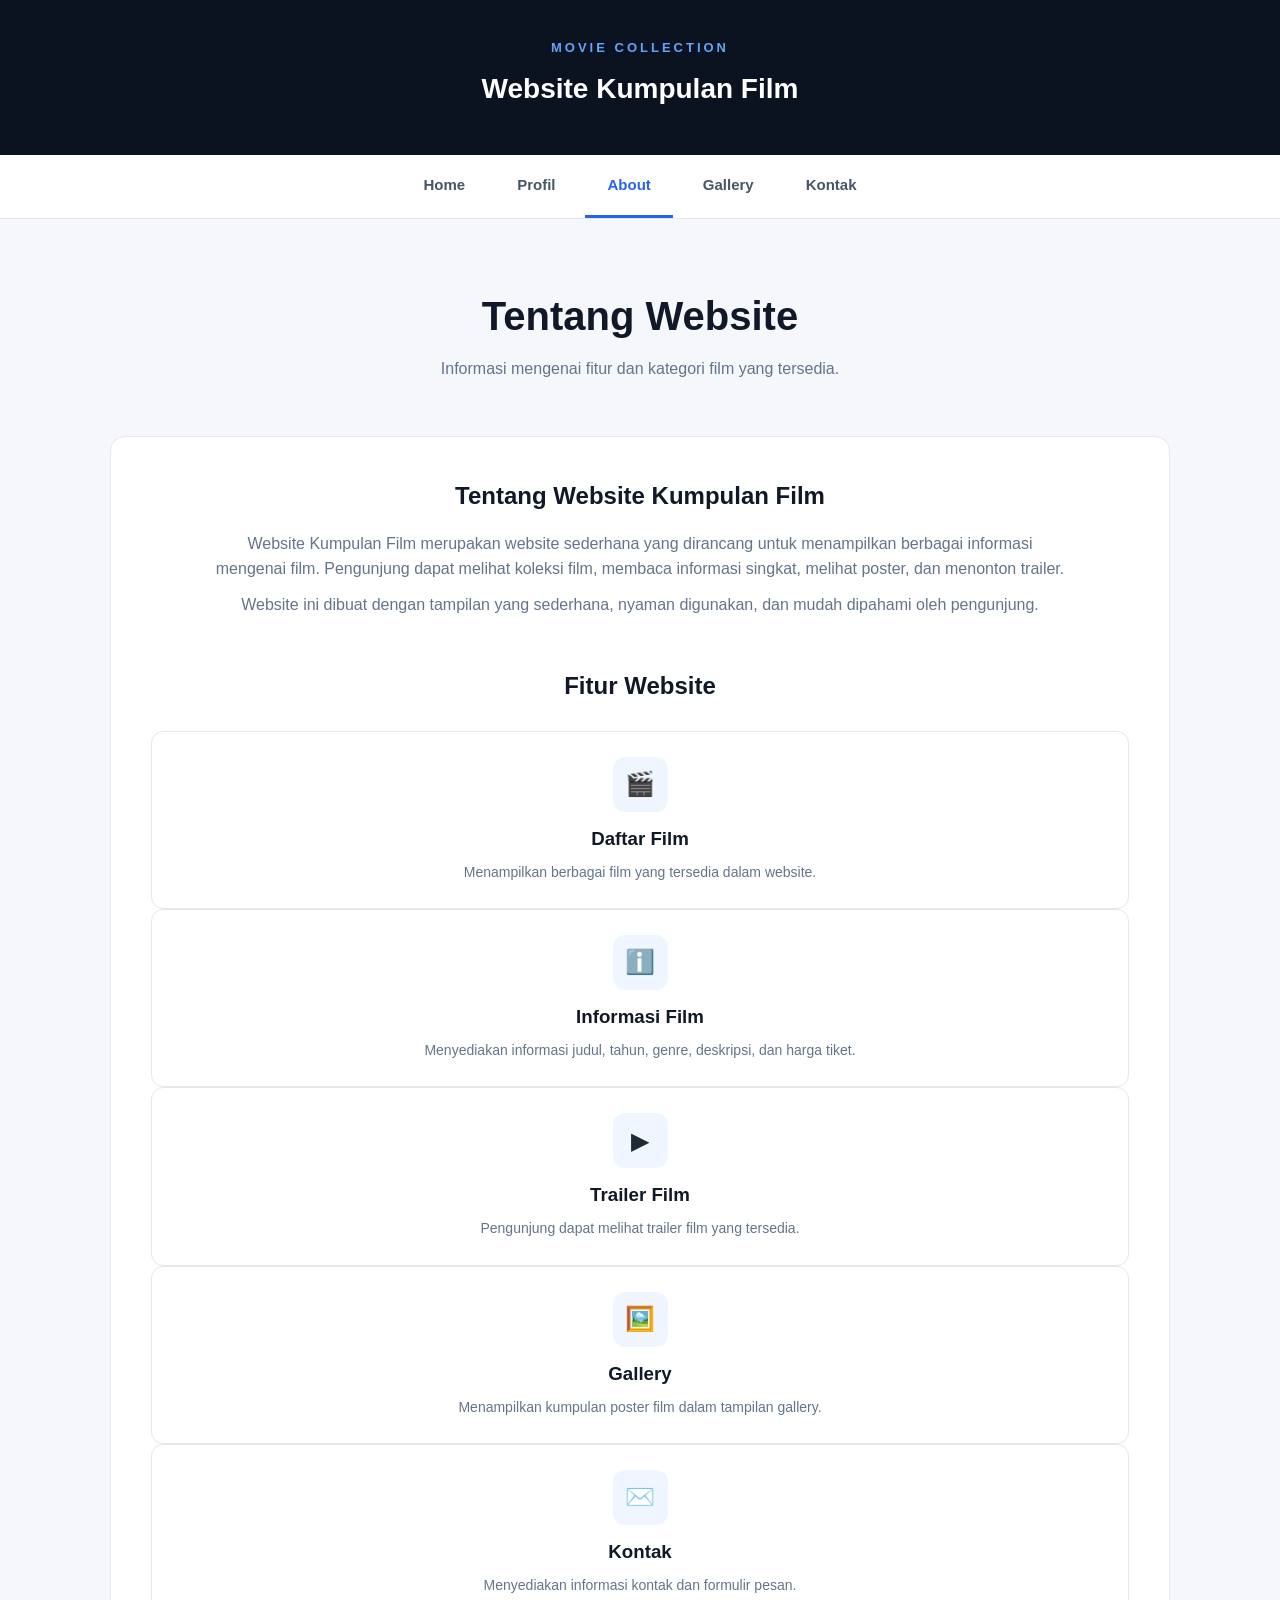
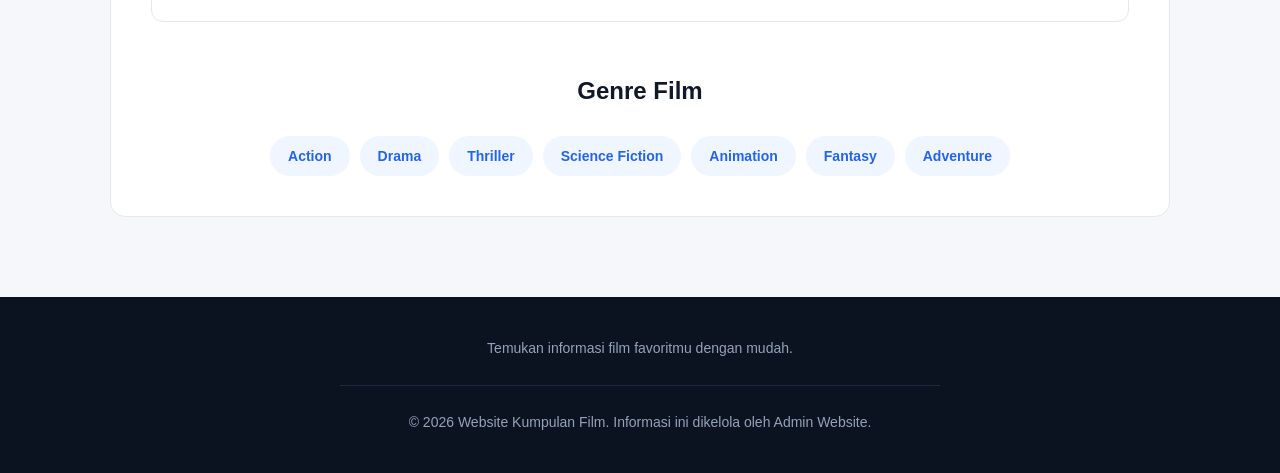
==== about.html @ f4d57dfd "Add files via upload" ====
<!DOCTYPE html>
<html>
<head>
    <title>About - Website Kumpulan Film</title>
    <link rel="stylesheet" href="style.css">
</head>
<body>
    <header class="header">
        <div class="header-content">
            <p class="logo-small">MOVIE COLLECTION</p>
            <h1>Website Kumpulan Film</h1>
        </div>
    </header>
    <nav class="navbar">
        <div class="nav-content">
            <a href="index.html">Home</a>
            <a href="profil.html">Profil</a>
            <a href="about.html" class="active">About</a>
            <a href="gallery.html">Gallery</a>
            <a href="kontak.html">Kontak</a>
        </div>
    </nav>
    <main class="page-container">
        <section class="page-header">
            <h2>Tentang Website</h2>
            <span>
                Informasi mengenai fitur dan kategori film yang tersedia.
            </span>
        </section>
        <section class="about-section">
            <div class="about-intro">
                <h2>Tentang Website Kumpulan Film</h2>
                <p>
                    Website Kumpulan Film merupakan website sederhana yang
                    dirancang untuk menampilkan berbagai informasi mengenai
                    film. Pengunjung dapat melihat koleksi film, membaca
                    informasi singkat, melihat poster, dan menonton trailer.
                </p>
                <p>
                    Website ini dibuat dengan tampilan yang sederhana,
                    nyaman digunakan, dan mudah dipahami oleh pengunjung.
                </p>
            </div>
            <h2 class="sub-title">Fitur Website</h2>
            <div class="feature-grid"></div>
                <div class="feature-box">
                    <div class="feature-icon">🎬</div>
                    <h3>Daftar Film</h3>
                    <p>
                        Menampilkan berbagai film yang tersedia
                        dalam website.
                    </p>
                </div>
                <div class="feature-box">
                    <div class="feature-icon">ℹ️</div>
                    <h3>Informasi Film</h3>
                    <p>
                        Menyediakan informasi judul, tahun, genre,
                        deskripsi, dan harga tiket.
                    </p>
                </div>
                <div class="feature-box">
                    <div class="feature-icon">▶</div>
                    <h3>Trailer Film</h3>
                    <p>
                        Pengunjung dapat melihat trailer film
                        yang tersedia.
                    </p>
                </div>
                <div class="feature-box">
                    <div class="feature-icon">🖼️</div>
                    <h3>Gallery</h3>
                    <p>
                        Menampilkan kumpulan poster film dalam
                        tampilan gallery.
                    </p>
                </div>
                <div class="feature-box">
                    <div class="feature-icon">✉️</div>
                    <h3>Kontak</h3>
                    <p>
                        Menyediakan informasi kontak dan
                        formulir pesan.
                    </p>
                </div>
            </div>
            <h2 class="sub-title">Genre Film</h2>
            <div class="genre-list">
                <span>Action</span>
                <span>Drama</span>
                <span>Thriller</span>
                <span>Science Fiction</span>
                <span>Animation</span>
                <span>Fantasy</span>
                <span>Adventure</span>
            </div>
        </section>
    </main>
    <footer class="footer">
        <p>
            Temukan informasi film favoritmu dengan mudah.
        </p>
        <hr>
        <p>
            &copy; 2026 Website Kumpulan Film.
            Informasi ini dikelola oleh Admin Website.
        </p>
    </footer>
</body>
</html>
---- style.css ----
/* =========================
   GLOBAL
========================= */

* {
    margin: 0;
    padding: 0;
    box-sizing: border-box;
}

html {
    scroll-behavior: smooth;
}

body {
    font-family: Arial, Helvetica, sans-serif;
    background: #f5f7fb;
    color: #1f2937;
    line-height: 1.6;
}

a {
    text-decoration: none;
}

img {
    max-width: 100%;
    display: block;
}


/* =========================
   HEADER
========================= */

.header {
    background: #0b1220;
    color: white;
    text-align: center;
    padding: 38px 20px;
}

.header-content {
    max-width: 1100px;
    margin: auto;
}

.logo-small {
    color: #60a5fa;
    font-size: 13px;
    font-weight: bold;
    letter-spacing: 3px;
    margin-bottom: 8px;
}

.header h1 {
    font-size: 28px;
    margin-bottom: 5px;
}

.header p:last-child {
    color: #cbd5e1;
}


/* =========================
   NAVBAR
========================= */

.navbar {
    background: white;
    border-bottom: 1px solid #e5e7eb;
    position: sticky;
    top: 0;
    z-index: 100;
}

.nav-content {
    max-width: 1100px;
    margin: auto;
    display: flex;
    justify-content: center;
    gap: 8px;
}

.nav-content a {
    color: #475569;
    padding: 18px 22px;
    font-size: 15px;
    font-weight: bold;
    transition: 0.3s;
}

.nav-content a:hover {
    color: #2563eb;
    background: #eff6ff;
}

.nav-content a.active {
    color: #2563eb;
    border-bottom: 3px solid #2563eb;
}


/* =========================
   HOME - HERO
========================= */

.hero {
    min-height: 480px;
    background:
        linear-gradient(90deg, #0b1220 0%, #172554 60%, #2563eb 100%);
    display: flex;
    align-items: center;
    padding: 70px 20px;
}

.hero-content {
    width: 1100px;
    max-width: 100%;
    margin: auto;
    color: white;
}

.hero-small {
    color: #93c5fd;
    font-size: 13px;
    font-weight: bold;
    letter-spacing: 3px;
    margin-bottom: 15px;
}

.hero h2 {
    font-size: 55px;
    line-height: 1.1;
    margin-bottom: 20px;
}

.hero-content > p:not(.hero-small) {
    color: #dbeafe;
    max-width: 550px;
    font-size: 17px;
    margin-bottom: 30px;
}

.button {
    display: inline-block;
    background: white;
    color: #1d4ed8;
    padding: 13px 24px;
    border-radius: 7px;
    font-weight: bold;
    transition: 0.3s;
}

.button:hover {
    background: #dbeafe;
    transform: translateY(-2px);
}


/* =========================
   HOME - FILM
========================= */

.film-section {
    max-width: 1100px;
    margin: auto;
    padding: 80px 20px;
}

.section-title {
    text-align: center;
    margin-bottom: 45px;
}

.section-title p {
    color: #2563eb;
    font-size: 12px;
    font-weight: bold;
    letter-spacing: 3px;
}

.section-title h2 {
    font-size: 34px;
    color: #111827;
    margin: 5px 0;
}

.section-title span {
    color: #64748b;
}


.film-grid {
    display: grid;
    grid-template-columns: repeat(2, 1fr);
    gap: 28px;
}


.film-card {
    background: white;
    border-radius: 12px;
    overflow: hidden;
    border: 1px solid #e5e7eb;
    box-shadow: 0 5px 18px rgba(15, 23, 42, 0.06);
    transition: 0.3s;
}

.film-card:hover {
    transform: translateY(-5px);
    box-shadow: 0 12px 25px rgba(15, 23, 42, 0.12);
}


.poster {
    height: 320px;
    position: relative;
    overflow: hidden;
    background: #111827;
}

.poster img {
    width: 100%;
    height: 100%;
    object-fit: cover;
    transition: 0.4s;
}

.film-card:hover .poster img {
    transform: scale(1.04);
}

.poster span {
    position: absolute;
    top: 15px;
    right: 15px;
    background: #2563eb;
    color: white;
    padding: 6px 12px;
    border-radius: 20px;
    font-size: 13px;
    font-weight: bold;
}


.film-info {
    padding: 23px;
}

.film-info h3 {
    color: #111827;
    font-size: 23px;
    margin-bottom: 5px;
}

.genre {
    color: #2563eb;
    font-size: 14px;
    font-weight: bold;
    margin-bottom: 12px;
}

.film-info > p:not(.genre) {
    color: #64748b;
    font-size: 14px;
    margin-bottom: 18px;
}


.price {
    border-top: 1px solid #e5e7eb;
    padding-top: 15px;
    margin-bottom: 15px;
}

.price span {
    color: #111827;
    font-size: 23px;
    font-weight: bold;
}

.price small {
    color: #94a3b8;
    margin-left: 8px;
}


details {
    border-top: 1px solid #e5e7eb;
    padding-top: 15px;
}

summary {
    color: #2563eb;
    font-weight: bold;
    cursor: pointer;
}

details video {
    width: 100%;
    margin-top: 15px;
    border-radius: 8px;
}


/* =========================
   PAGE CONTAINER
========================= */

.page-container {
    max-width: 1100px;
    margin: auto;
    padding: 60px 20px 80px;
}


/* =========================
   PAGE HEADER
========================= */

.page-header {
    text-align: center;
    margin-bottom: 55px;
}

.page-header p {
    color: #2563eb;
    font-size: 12px;
    font-weight: bold;
    letter-spacing: 3px;
}

.page-header h2 {
    font-size: 40px;
    color: #111827;
    margin: 5px 0 8px;
}

.page-header span {
    color: #64748b;
}


/* =========================
   PROFIL
========================= */

.profile-section {
    margin-top: 20px;
}

.profile-box {
    background: white;
    border-radius: 15px;
    padding: 40px;
    display: flex;
    gap: 30px;
    align-items: center;
    border: 1px solid #e5e7eb;
    box-shadow: 0 8px 25px rgba(15, 23, 42, 0.06);
    margin-bottom: 30px;
}

.profile-icon {
    min-width: 90px;
    height: 90px;
    background: #eff6ff;
    border-radius: 15px;
    display: flex;
    align-items: center;
    justify-content: center;
    font-size: 42px;
}

.label {
    color: #2563eb;
    font-size: 12px;
    font-weight: bold;
    letter-spacing: 2px;
    margin-bottom: 7px;
}

.profile-box h2 {
    font-size: 30px;
    color: #111827;
    margin-bottom: 12px;
}

.profile-box p:not(.label) {
    color: #64748b;
    margin-bottom: 10px;
}


.info-grid {
    display: grid;
    grid-template-columns: repeat(3, 1fr);
    gap: 20px;
}

.info-box {
    background: white;
    padding: 28px;
    border-radius: 12px;
    border: 1px solid #e5e7eb;
}

.info-box h3 {
    margin-bottom: 10px;
    color: #111827;
}

.info-box p {
    color: #64748b;
    font-size: 14px;
}


/* =========================
   ABOUT
========================= */

.about-section {
    background: white;
    padding: 40px;
    border-radius: 15px;
    border: 1px solid #e5e7eb;
}

.about-intro {
    max-width: 850px;
    margin: auto;
    text-align: center;
}

.about-intro h2 {
    color: #111827;
    margin-bottom: 15px;
}

.about-intro p {
    color: #64748b;
    margin-bottom: 10px;
}


.sub-title {
    text-align: center;
    color: #111827;
    margin: 50px 0 25px;
}


.feature-grid {
    display: grid;
    grid-template-columns: repeat(3, 1fr);
    gap: 20px;
}

.feature-box {
    border: 1px solid #e5e7eb;
    padding: 25px;
    border-radius: 12px;
    text-align: center;
    transition: 0.3s;
}

.feature-box:hover {
    border-color: #93c5fd;
    transform: translateY(-4px);
}

.feature-icon {
    width: 55px;
    height: 55px;
    background: #eff6ff;
    border-radius: 12px;
    display: flex;
    align-items: center;
    justify-content: center;
    margin: auto;
    font-size: 24px;
}

.feature-box h3 {
    margin: 12px 0 7px;
    color: #111827;
}

.feature-box p {
    color: #64748b;
    font-size: 14px;
}


.genre-list {
    display: flex;
    justify-content: center;
    flex-wrap: wrap;
    gap: 10px;
}

.genre-list span {
    background: #eff6ff;
    color: #2563eb;
    padding: 9px 18px;
    border-radius: 20px;
    font-size: 14px;
    font-weight: bold;
}


/* =========================
   GALLERY
========================= */

.gallery-section {
    margin-top: 20px;
}

.gallery-grid {
    display: grid;
    grid-template-columns: repeat(3, 1fr);
    gap: 25px;
}

.gallery-card {
    background: white;
    border-radius: 12px;
    overflow: hidden;
    border: 1px solid #e5e7eb;
    box-shadow: 0 5px 18px rgba(15, 23, 42, 0.06);
    transition: 0.3s;
}

.gallery-card:hover {
    transform: translateY(-5px);
    box-shadow: 0 12px 25px rgba(15, 23, 42, 0.12);
}

.gallery-card img {
    width: 100%;
    height: 390px;
    object-fit: cover;
}

.gallery-info {
    padding: 18px;
}

.gallery-info h3 {
    color: #111827;
    margin-bottom: 5px;
}

.gallery-info p {
    color: #64748b;
    font-size: 13px;
}


/* =========================
   KONTAK
========================= */

.contact-section {
    display: grid;
    grid-template-columns: 1fr 1fr;
    gap: 30px;
}


.contact-info,
.contact-form {
    background: white;
    padding: 35px;
    border-radius: 15px;
    border: 1px solid #e5e7eb;
    box-shadow: 0 8px 25px rgba(15, 23, 42, 0.05);
}

.contact-info h2,
.contact-form h2 {
    color: #111827;
    font-size: 28px;
    margin-bottom: 10px;
}

.contact-info > p:not(.label),
.contact-form > p {
    color: #64748b;
    margin-bottom: 25px;
}


.contact-item {
    display: flex;
    gap: 15px;
    align-items: flex-start;
    margin-top: 22px;
}

.contact-icon {
    min-width: 45px;
    height: 45px;
    background: #eff6ff;
    color: #2563eb;
    border-radius: 10px;
    display: flex;
    align-items: center;
    justify-content: center;
    font-size: 21px;
}

.contact-item h3 {
    color: #111827;
    font-size: 15px;
}

.contact-item a {
    color: #2563eb;
    font-size: 14px;
}

.contact-item p {
    color: #64748b;
    font-size: 14px;
}


.contact-form form {
    display: flex;
    flex-direction: column;
}

.contact-form label {
    color: #374151;
    font-size: 14px;
    font-weight: bold;
    margin-bottom: 6px;
    margin-top: 12px;
}

.contact-form input,
.contact-form textarea {
    width: 100%;
    border: 1px solid #d1d5db;
    border-radius: 7px;
    padding: 12px;
    font-family: Arial, Helvetica, sans-serif;
    font-size: 14px;
    outline: none;
}

.contact-form input:focus,
.contact-form textarea:focus {
    border-color: #2563eb;
}

.contact-form textarea {
    resize: vertical;
}

.contact-form button {
    margin-top: 20px;
    border: none;
    background: #2563eb;
    color: white;
    padding: 13px;
    border-radius: 7px;
    font-size: 15px;
    font-weight: bold;
    cursor: pointer;
    transition: 0.3s;
}

.contact-form button:hover {
    background: #1d4ed8;
}


/* =========================
   FOOTER
========================= */

.footer {
    background: #0b1220;
    color: white;
    text-align: center;
    padding: 40px 20px;
}

.footer h3 {
    margin-bottom: 8px;
}

.footer p {
    color: #94a3b8;
    font-size: 14px;
}

.footer hr {
    border: none;
    border-top: 1px solid #1e293b;
    margin: 25px auto;
    max-width: 600px;
}


/* =========================
   RESPONSIVE
========================= */

@media (max-width: 800px) {

    .nav-content {
        flex-wrap: wrap;
    }

    .nav-content a {
        padding: 14px 12px;
    }

    .hero h2 {
        font-size: 40px;
    }

    .film-grid {
        grid-template-columns: 1fr;
    }

    .info-grid {
        grid-template-columns: 1fr;
    }

    .feature-grid {
        grid-template-columns: repeat(2, 1fr);
    }

    .gallery-grid {
        grid-template-columns: repeat(2, 1fr);
    }

    .contact-section {
        grid-template-columns: 1fr;
    }
}


@media (max-width: 550px) {

    .header h1 {
        font-size: 22px;
    }

    .hero {
        min-height: 400px;
    }

    .hero h2 {
        font-size: 34px;
    }

    .page-header h2 {
        font-size: 32px;
    }

    .profile-box {
        flex-direction: column;
        text-align: center;
        padding: 30px 20px;
    }

    .about-section {
        padding: 25px 18px;
    }

    .feature-grid {
        grid-template-columns: 1fr;
    }

    .gallery-grid {
        grid-template-columns: 1fr;
    }

    .gallery-card img {
        height: 450px;
    }

    .contact-info,
    .contact-form {
        padding: 25px 20px;
    }
}
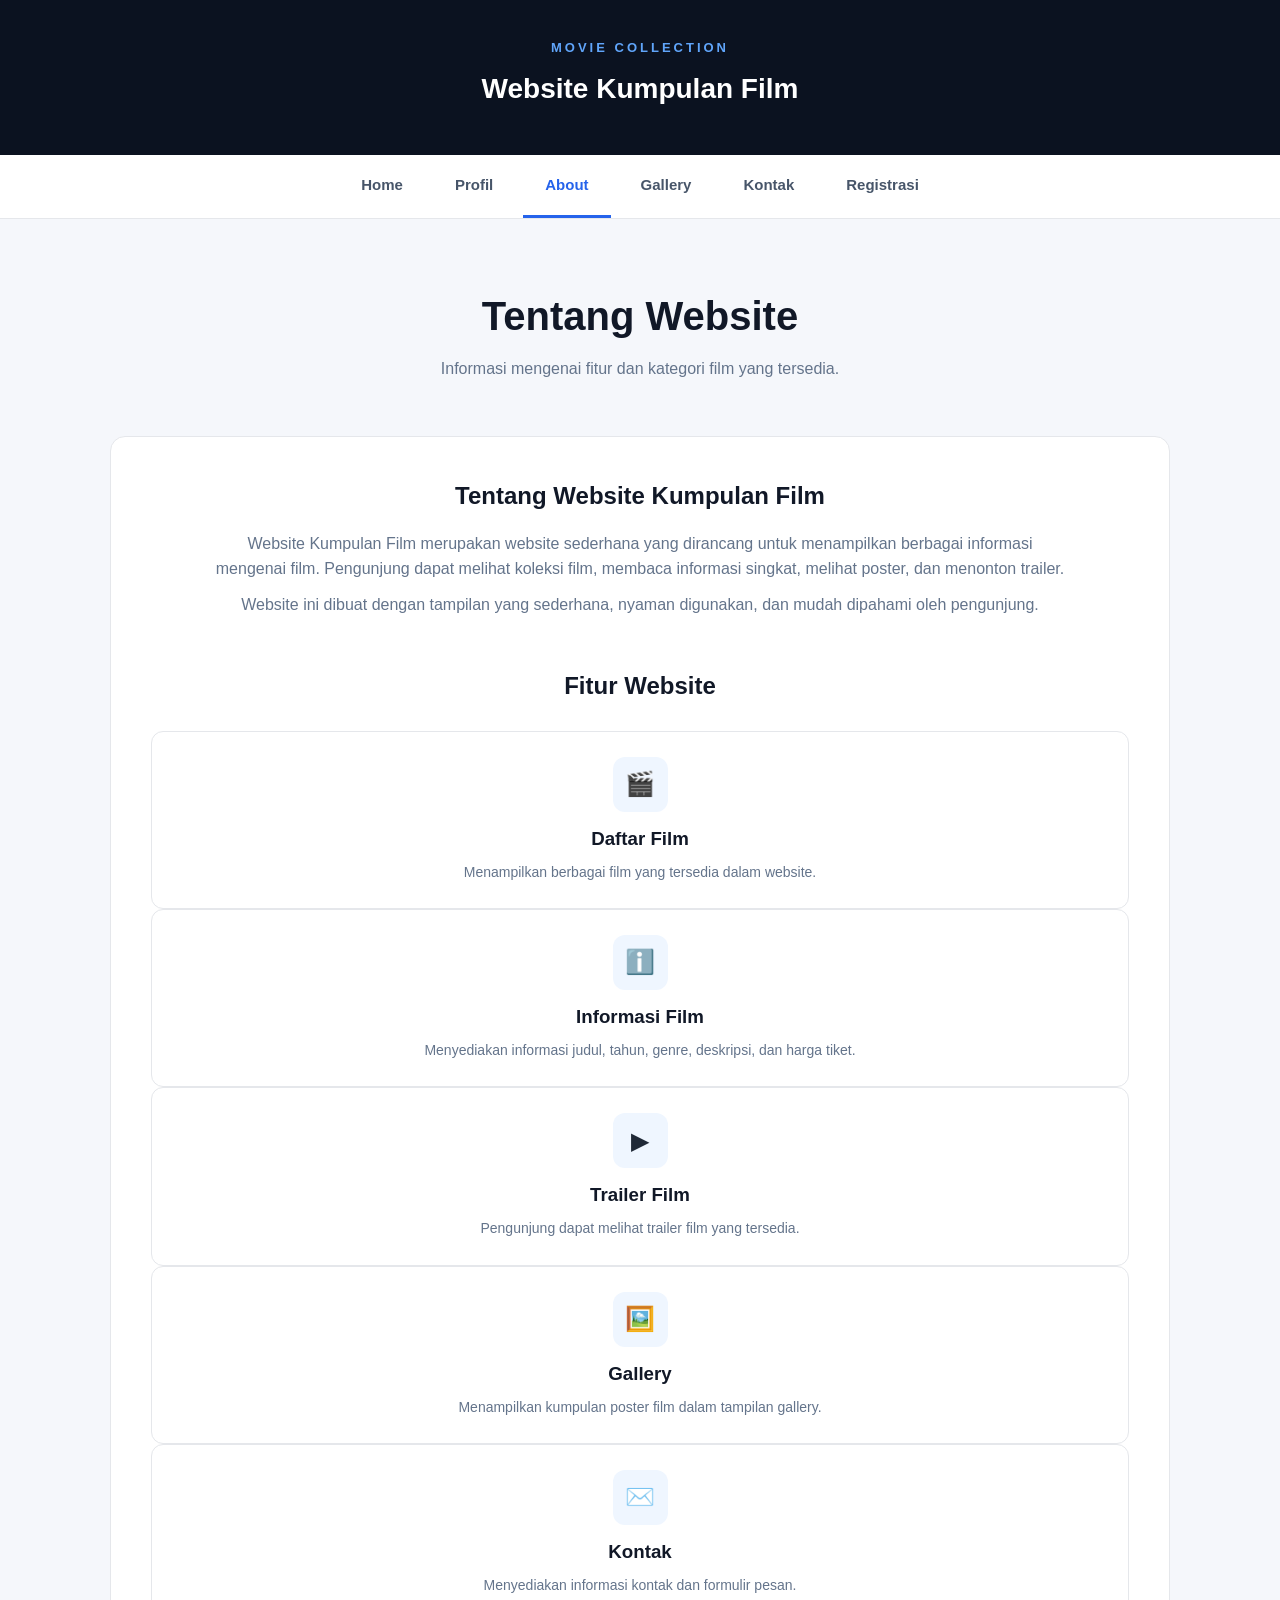
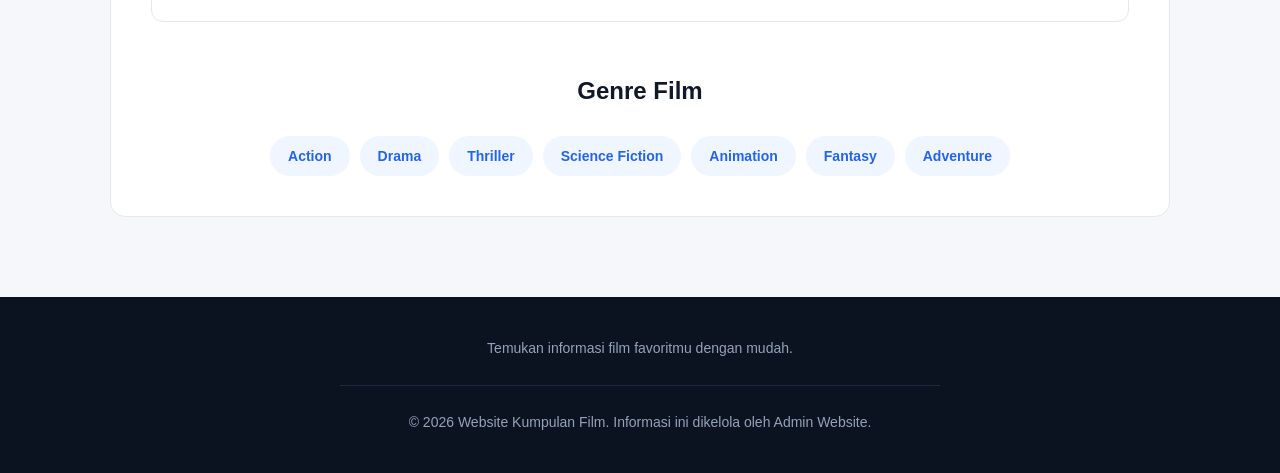
==== commit 53e10025: "Update about.html" ====
--- a/about.html
+++ b/about.html
@@ -1,6 +1,7 @@
 <!DOCTYPE html>
 <html>
 <head>
+    <meta name="viewport" content="width=device-width, initial-scale=1.0">
     <title>About - Website Kumpulan Film</title>
     <link rel="stylesheet" href="style.css">
 </head>
@@ -18,6 +19,7 @@
             <a href="about.html" class="active">About</a>
             <a href="gallery.html">Gallery</a>
             <a href="kontak.html">Kontak</a>
+            <a href="registrasi.html">Registrasi</a>
         </div>
     </nav>
     <main class="page-container">
@@ -107,4 +109,4 @@
         </p>
     </footer>
 </body>
-</html>+</html>
--- a/style.css
+++ b/style.css
@@ -1,6 +1,3 @@
-/* =========================
-   GLOBAL
-========================= */
 
 * {
     margin: 0;
@@ -28,11 +25,6 @@
     display: block;
 }
 
-
-/* =========================
-   HEADER
-========================= */
-
 .header {
     background: #0b1220;
     color: white;
@@ -61,11 +53,6 @@
 .header p:last-child {
     color: #cbd5e1;
 }
-
-
-/* =========================
-   NAVBAR
-========================= */
 
 .navbar {
     background: white;
@@ -100,11 +87,6 @@
     color: #2563eb;
     border-bottom: 3px solid #2563eb;
 }
-
-
-/* =========================
-   HOME - HERO
-========================= */
 
 .hero {
     min-height: 480px;
@@ -157,11 +139,6 @@
     background: #dbeafe;
     transform: translateY(-2px);
 }
-
-
-/* =========================
-   HOME - FILM
-========================= */
 
 .film-section {
     max-width: 1100px;
@@ -304,22 +281,12 @@
     border-radius: 8px;
 }
 
-
-/* =========================
-   PAGE CONTAINER
-========================= */
-
 .page-container {
     max-width: 1100px;
     margin: auto;
     padding: 60px 20px 80px;
 }
 
-
-/* =========================
-   PAGE HEADER
-========================= */
-
 .page-header {
     text-align: center;
     margin-bottom: 55px;
@@ -341,11 +308,6 @@
 .page-header span {
     color: #64748b;
 }
-
-
-/* =========================
-   PROFIL
-========================= */
 
 .profile-section {
     margin-top: 20px;
@@ -416,11 +378,6 @@
     color: #64748b;
     font-size: 14px;
 }
-
-
-/* =========================
-   ABOUT
-========================= */
 
 .about-section {
     background: white;
@@ -511,11 +468,6 @@
     font-weight: bold;
 }
 
-
-/* =========================
-   GALLERY
-========================= */
-
 .gallery-section {
     margin-top: 20px;
 }
@@ -559,11 +511,6 @@
     color: #64748b;
     font-size: 13px;
 }
-
-
-/* =========================
-   KONTAK
-========================= */
 
 .contact-section {
     display: grid;
@@ -680,11 +627,6 @@
     background: #1d4ed8;
 }
 
-
-/* =========================
-   FOOTER
-========================= */
-
 .footer {
     background: #0b1220;
     color: white;
@@ -708,11 +650,6 @@
     max-width: 600px;
 }
 
-
-/* =========================
-   RESPONSIVE
-========================= */
-
 @media (max-width: 800px) {
 
     .nav-content {
@@ -795,3 +732,158 @@
     }
 }
 
+.subscription-section {
+    max-width: 1100px;
+    margin: 20px auto 0;
+    padding: 70px 20px;
+}
+
+.subscription-grid {
+    display: grid;
+    grid-template-columns: repeat(3, 1fr);
+    gap: 25px;
+}
+
+.subscription-card {
+    background: white;
+    border: 1px solid #e5e7eb;
+    border-radius: 12px;
+    padding: 30px;
+    position: relative;
+    box-shadow: 0 5px 18px rgba(15, 23, 42, 0.06);
+}
+
+.subscription-card h3 {
+    color: #111827;
+    font-size: 23px;
+    margin-bottom: 10px;
+}
+
+.subscription-price {
+    color: #2563eb;
+    font-size: 30px;
+    font-weight: bold;
+    margin-bottom: 20px;
+}
+
+.subscription-price small {
+    color: #64748b;
+    font-size: 13px;
+    font-weight: normal;
+}
+
+.subscription-card ol {
+    padding-left: 22px;
+    color: #64748b;
+    margin-bottom: 25px;
+}
+
+.subscription-card li {
+    margin-bottom: 9px;
+    padding-left: 5px;
+}
+
+.subscription-button {
+    display: block;
+    text-align: center;
+    background: #2563eb;
+    color: white;
+    padding: 11px;
+    border-radius: 7px;
+    font-weight: bold;
+    transition: 0.3s;
+}
+
+.subscription-button:hover {
+    background: #1d4ed8;
+}
+
+.subscription-card.featured {
+    border: 2px solid #2563eb;
+    transform: translateY(-8px);
+}
+
+.popular {
+    position: absolute;
+    top: -13px;
+    right: 20px;
+    background: #2563eb;
+    color: white;
+    padding: 5px 12px;
+    border-radius: 20px;
+    font-size: 11px;
+    font-weight: bold;
+}
+
+.recommendation-section {
+    max-width: 1100px;
+    margin: 20px auto 0;
+    padding: 70px 20px;
+}
+
+.recommendation-table {
+    background: white;
+    border-radius: 12px;
+    overflow: hidden;
+    border: 1px solid #e5e7eb;
+    box-shadow: 0 5px 18px rgba(15, 23, 42, 0.06);
+}
+
+.recommendation-table table {
+    width: 100%;
+    border-collapse: collapse;
+}
+
+.recommendation-table th {
+    background: #0b1220;
+    color: white;
+    padding: 16px;
+    text-align: left;
+    font-size: 14px;
+}
+
+.recommendation-table td {
+    padding: 15px;
+    border-bottom: 1px solid #e5e7eb;
+    color: #475569;
+    font-size: 14px;
+    vertical-align: middle;
+}
+
+.recommendation-table tr:last-child td {
+    border-bottom: none;
+}
+
+.recommendation-table tr:hover td {
+    background: #f8fafc;
+}
+
+.recommendation-table td:first-child {
+    width: 90px;
+}
+
+.recommendation-table td img {
+    width: 55px;
+    height: 75px;
+    object-fit: cover;
+    border-radius: 6px;
+}
+
+.recommendation-table strong {
+    color: #111827;
+    font-size: 15px;
+}
+
+.recommendation-table small {
+    color: #94a3b8;
+}
+
+.rating {
+    display: inline-block;
+    background: #eff6ff;
+    color: #2563eb;
+    padding: 6px 10px;
+    border-radius: 20px;
+    font-weight: bold;
+    font-size: 13px;
+}
